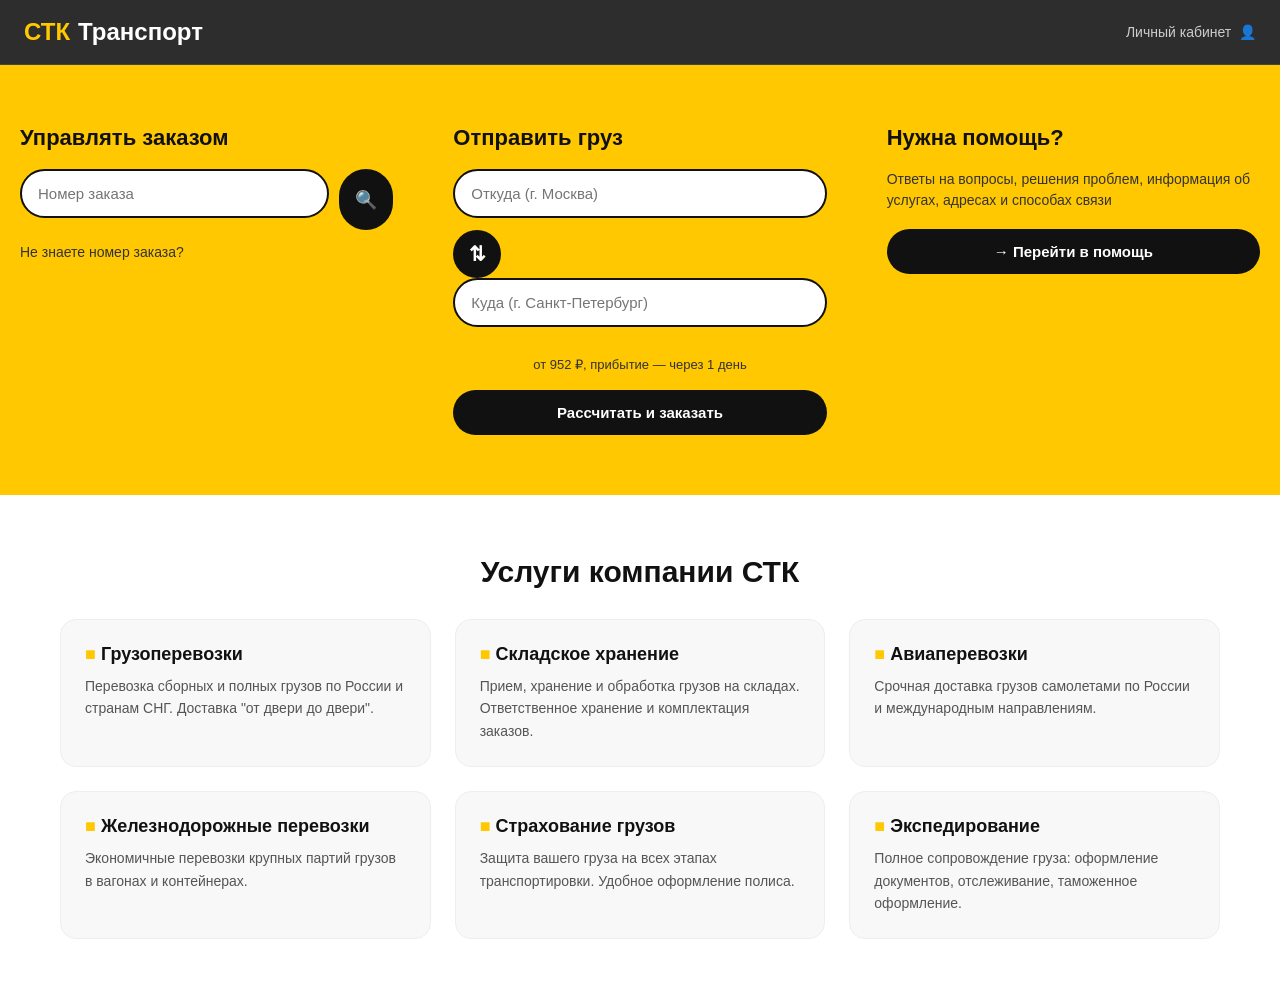
==== index.html @ c727a9ed "index.html" ====
<!DOCTYPE html>
<html lang="ru">
<head>
    <meta charset="UTF-8">
    <meta name="viewport" content="width=device-width, initial-scale=1.0">
    <title>СТК - Транспортная компания</title>
    <style>
        /* Сброс стилей и базовые шрифты */
        * {
            margin: 0;
            padding: 0;
            box-sizing: border-box;
            font-family: -apple-system, BlinkMacSystemFont, "Segoe UI", Roboto, Helvetica, Arial, sans-serif;
        }

        body {
            background-color: #ffffff;
            color: #1a1a1a;
        }

        /* --- Шапка (Тёмно-серая) --- */
        header {
            background-color: #2d2d2d;
            padding: 18px 24px;
            display: flex;
            justify-content: space-between;
            align-items: center;
            color: white;
            border-bottom: 1px solid #444;
        }

        .logo {
            font-size: 24px;
            font-weight: 700;
            display: flex;
            align-items: center;
            gap: 8px;
        }

        .logo span {
            color: #FFC800; /* Желтый акцент в логотипе */
        }

        .auth-links {
            font-size: 14px;
            color: #cccccc;
            display: flex;
            align-items: center;
            gap: 6px;
        }

        /* --- Центральная панель (ЖЕЛТАЯ) --- */
        .hero-section {
            background-color: #FFC800; /* Желтый фон */
            padding: 60px 20px;
            display: flex;
            flex-wrap: wrap;
            justify-content: center;
            gap: 30px 60px;
            color: #111111; /* Текст на желтом фоне черный */
        }

        .hero-card {
            flex: 1;
            min-width: 260px;
            max-width: 380px;
        }

        .hero-card h2 {
            font-size: 22px;
            margin-bottom: 18px;
            font-weight: 600;
        }

        .hero-card p {
            font-size: 14px;
            color: #333333;
            margin-top: 12px;
            line-height: 1.5;
        }

        /* Инпуты */
        input[type="text"] {
            width: 100%;
            padding: 14px 16px;
            border-radius: 50px;
            border: 2px solid #111; /* Черная обводка */
            margin-bottom: 12px;
            font-size: 15px;
            outline: none;
            background-color: #ffffff;
        }

        .input-group {
            display: flex;
            gap: 10px;
        }

        /* Кнопки (ТЕПЕРЬ ЧЕРНЫЕ) */
        .btn-black {
            background-color: #111111; /* Черная кнопка */
            color: #ffffff;
            border: none;
            padding: 14px 20px;
            font-weight: 600;
            font-size: 15px;
            border-radius: 50px;
            cursor: pointer;
            width: 100%;
            text-align: center;
            transition: background-color 0.2s ease;
        }

        .btn-black:hover {
            background-color: #333333;
        }

        .btn-icon {
            width: 54px;
            padding: 0;
            flex-shrink: 0;
            font-size: 18px;
        }

        /* Стрелка между городами (ТЕПЕРЬ ЧЕРНАЯ) */
        .city-swap {
            display: flex;
            align-items: center;
            gap: 10px;
            position: relative;
        }

        .city-swap input {
            flex: 1;
        }

        .swap-arrow {
            background: #111111; /* Черная стрелка */
            color: #ffffff;
            width: 48px;
            height: 48px;
            display: flex;
            align-items: center;
            justify-content: center;
            border-radius: 50px;
            font-size: 20px;
            font-weight: bold;
            flex-shrink: 0;
        }

        .price-info {
            text-align: center;
            font-size: 13px;
            color: #333333;
            font-weight: 500;
            margin: 18px 0;
        }

        /* --- Белая часть с услугами --- */
        .services-section {
            background-color: #ffffff;
            padding: 60px 20px;
            max-width: 1200px;
            margin: 0 auto;
        }

        .services-section h2 {
            font-size: 30px;
            margin-bottom: 30px;
            color: #111;
            text-align: center;
        }

        .services-grid {
            display: grid;
            grid-template-columns: repeat(auto-fit, minmax(280px, 1fr));
            gap: 24px;
        }

        .service-card {
            background-color: #f8f8f8;
            padding: 24px;
            border-radius: 16px;
            border: 1px solid #eeeeee;
            transition: transform 0.2s ease, box-shadow 0.2s ease;
        }

        .service-card:hover {
            transform: translateY(-4px);
            box-shadow: 0 8px 16px rgba(0,0,0,0.05);
        }

        .service-card h3 {
            font-size: 18px;
            margin-bottom: 10px;
            color: #111;
        }

        .service-card p {
            font-size: 14px;
            color: #555;
            line-height: 1.6;
        }

        /* Желтые акценты в карточках (для связи с дизайном) */
        .service-card h3::before {
            content: "■ ";
            color: #FFC800;
        }

        /* --- Мобильная адаптация --- */
        @media (max-width: 600px) {
            header {
                padding: 12px 16px;
            }
            .logo {
                font-size: 20px;
            }
            .auth-links {
                font-size: 12px;
            }
            .hero-section {
                padding: 40px 16px;
                gap: 30px;
            }
            .hero-card {
                min-width: 100%;
                max-width: 100%;
            }
            .hero-card h2 {
                font-size: 20px;
            }
            .city-swap {
                flex-wrap: wrap;
            }
            .swap-arrow {
                width: 100%;
                border-radius: 50px;
                height: 44px;
            }
            .services-section {
                padding: 40px 16px;
            }
            .services-section h2 {
                font-size: 24px;
            }
            .services-grid {
                grid-template-columns: 1fr;
            }
        }
    </style>
</head>
<body>

    <!-- Шапка -->
    <header>
        <div class="logo">
            <span>СТК</span> Транспорт
        </div>
        <div class="auth-links">
            Личный кабинет &nbsp;👤
        </div>
    </header>

    <!-- Главная ЖЕЛТАЯ панель -->
    <section class="hero-section">
        
        <!-- Блок 1 -->
        <div class="hero-card">
            <h2>Управлять заказом</h2>
            <div class="input-group">
                <input type="text" placeholder="Номер заказа">
                <button class="btn-black btn-icon">🔍</button>
            </div>
            <p>Не знаете номер заказа?</p>
        </div>

        <!-- Блок 2 -->
        <div class="hero-card">
            <h2>Отправить груз</h2>
            <div class="city-swap">
                <input type="text" placeholder="Откуда (г. Москва)">
            </div>
            <div class="swap-arrow">⇅</div>
            <div class="city-swap">
                <input type="text" placeholder="Куда (г. Санкт-Петербург)">
            </div>
            <div class="price-info">от 952 ₽, прибытие — через 1 день</div>
            <button id="calcBtn" class="btn-black">Рассчитать и заказать</button>
        </div>

        <!-- Блок 3 -->
        <div class="hero-card">
            <h2>Нужна помощь?</h2>
            <p>Ответы на вопросы, решения проблем, информация об услугах, адресах и способах связи</p>
            <br>
            <button class="btn-black">→ Перейти в помощь</button>
        </div>

    </section>

    <!-- Услуги -->
    <section class="services-section">
        <h2>Услуги компании СТК</h2>
        <div class="services-grid">
            <div class="service-card">
                <h3>Грузоперевозки</h3>
                <p>Перевозка сборных и полных грузов по России и странам СНГ. Доставка "от двери до двери".</p>
            </div>
            <div class="service-card">
                <h3>Складское хранение</h3>
                <p>Прием, хранение и обработка грузов на складах. Ответственное хранение и комплектация заказов.</p>
            </div>
            <div class="service-card">
                <h3>Авиаперевозки</h3>
                <p>Срочная доставка грузов самолетами по России и международным направлениям.</p>
            </div>
            <div class="service-card">
                <h3>Железнодорожные перевозки</h3>
                <p>Экономичные перевозки крупных партий грузов в вагонах и контейнерах.</p>
            </div>
            <div class="service-card">
                <h3>Страхование грузов</h3>
                <p>Защита вашего груза на всех этапах транспортировки. Удобное оформление полиса.</p>
            </div>
            <div class="service-card">
                <h3>Экспедирование</h3>
                <p>Полное сопровождение груза: оформление документов, отслеживание, таможенное оформление.</p>
            </div>
        </div>
    </section>

    <script>
        const calcBtn = document.getElementById('calcBtn');
        if (calcBtn) {
            calcBtn.addEventListener('click', function() {
                alert('✅ Заявка отправлена! Наш менеджер свяжется с вами для уточнения деталей.');
            });
        }
    </script>

</body>
</html>
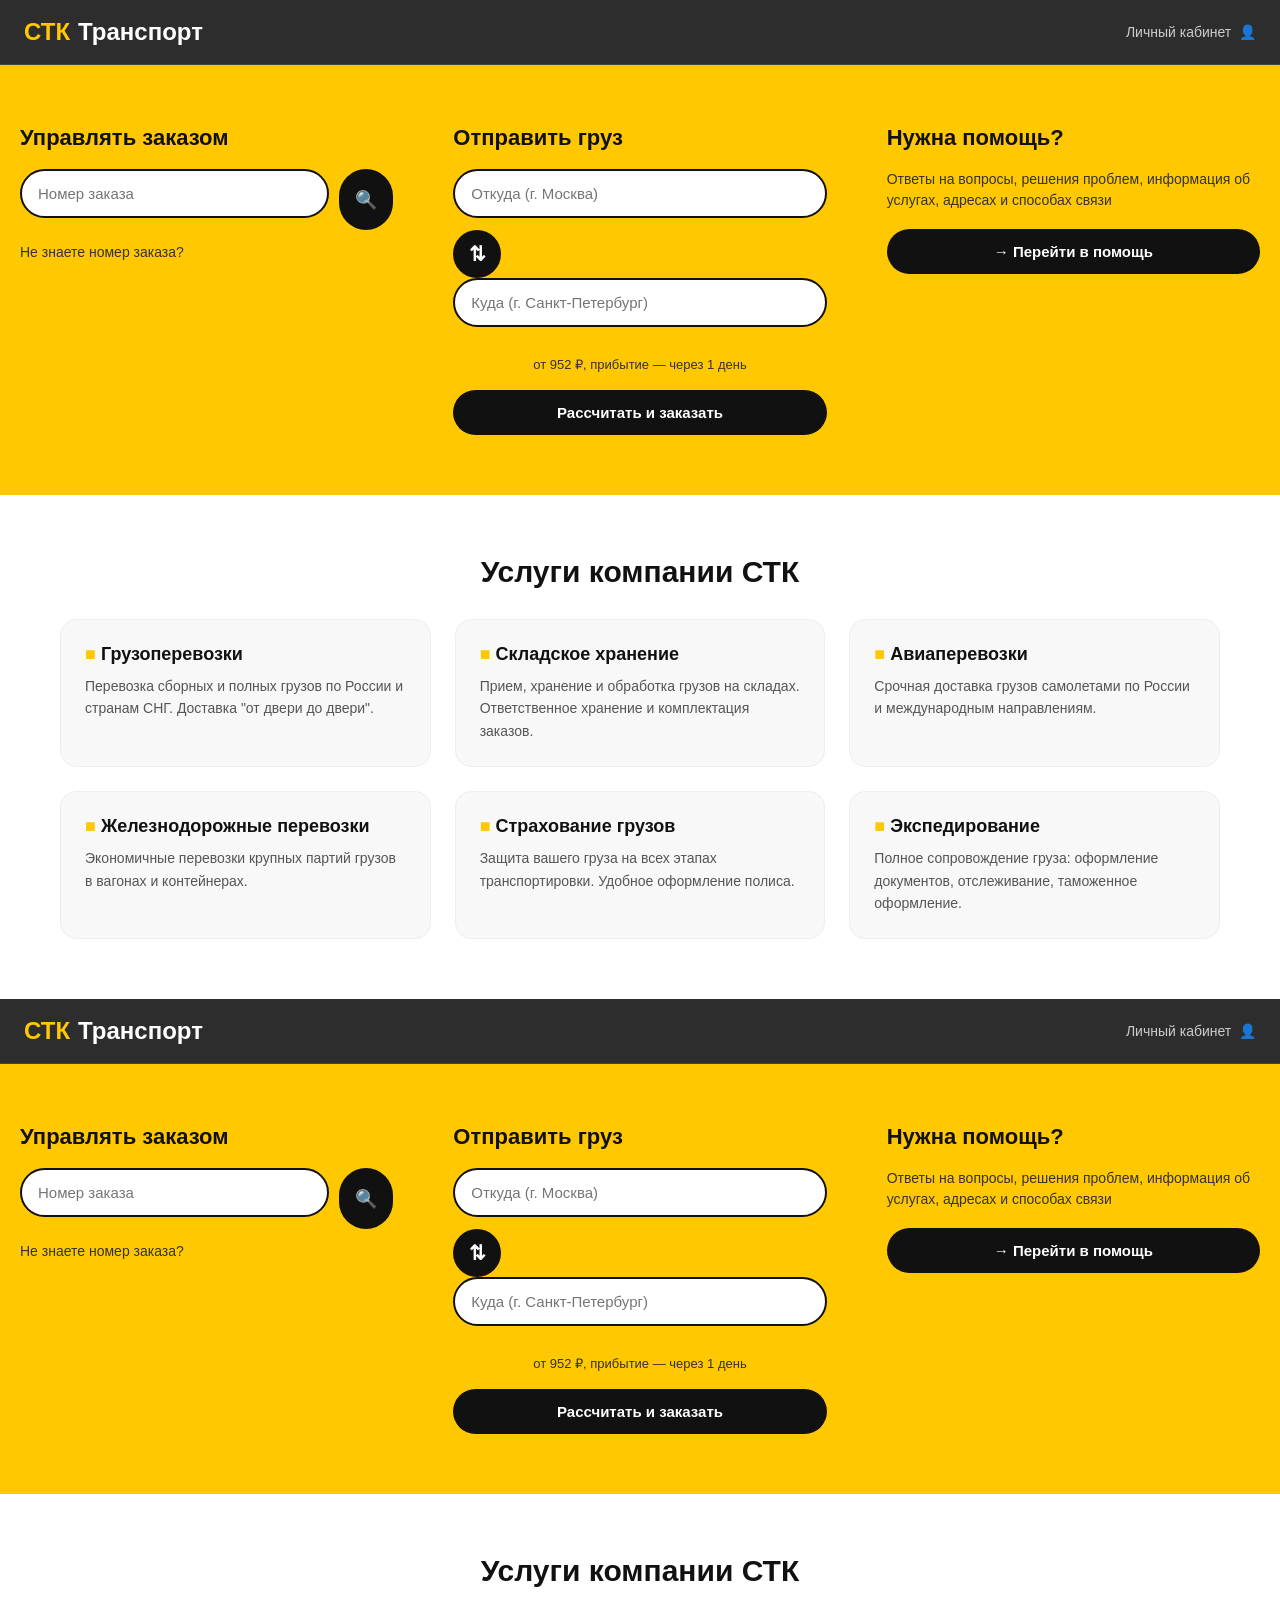
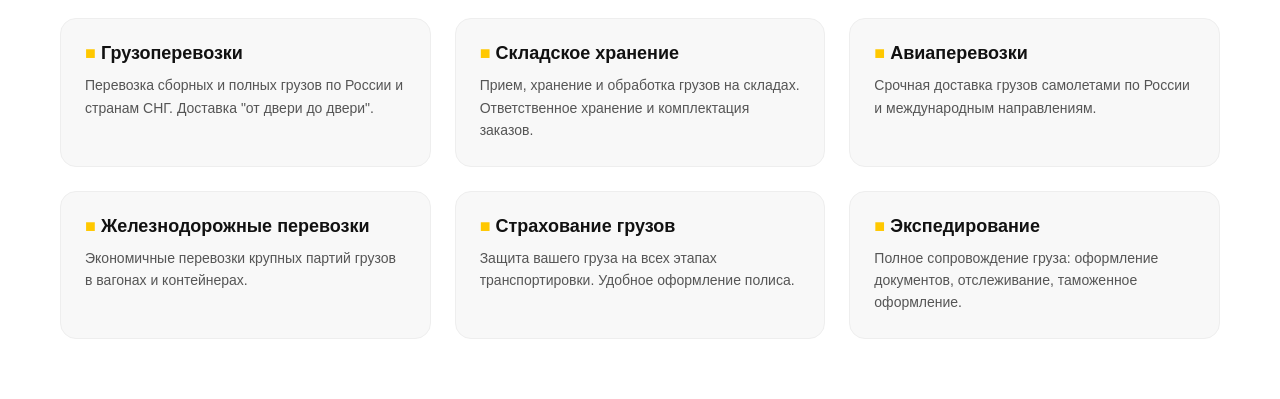
==== commit e663765f: "Update index.html" ====
--- a/index.html
+++ b/index.html
@@ -340,4 +340,346 @@
     </script>
 
 </body>
+</html><!DOCTYPE html>
+<html lang="ru">
+<head>
+    <meta charset="UTF-8">
+    <meta name="viewport" content="width=device-width, initial-scale=1.0">
+    <title>СТК - Транспортная компания</title>
+    <style>
+        /* Сброс стилей и базовые шрифты */
+        * {
+            margin: 0;
+            padding: 0;
+            box-sizing: border-box;
+            font-family: -apple-system, BlinkMacSystemFont, "Segoe UI", Roboto, Helvetica, Arial, sans-serif;
+        }
+
+        body {
+            background-color: #ffffff;
+            color: #1a1a1a;
+        }
+
+        /* --- Шапка (Тёмно-серая) --- */
+        header {
+            background-color: #2d2d2d;
+            padding: 18px 24px;
+            display: flex;
+            justify-content: space-between;
+            align-items: center;
+            color: white;
+            border-bottom: 1px solid #444;
+        }
+
+        .logo {
+            font-size: 24px;
+            font-weight: 700;
+            display: flex;
+            align-items: center;
+            gap: 8px;
+        }
+
+        .logo span {
+            color: #FFC800; /* Желтый акцент в логотипе */
+        }
+
+        .auth-links {
+            font-size: 14px;
+            color: #cccccc;
+            display: flex;
+            align-items: center;
+            gap: 6px;
+        }
+
+        /* --- Центральная панель (ЖЕЛТАЯ) --- */
+        .hero-section {
+            background-color: #FFC800; /* Желтый фон */
+            padding: 60px 20px;
+            display: flex;
+            flex-wrap: wrap;
+            justify-content: center;
+            gap: 30px 60px;
+            color: #111111; /* Текст на желтом фоне черный */
+        }
+
+        .hero-card {
+            flex: 1;
+            min-width: 260px;
+            max-width: 380px;
+        }
+
+        .hero-card h2 {
+            font-size: 22px;
+            margin-bottom: 18px;
+            font-weight: 600;
+        }
+
+        .hero-card p {
+            font-size: 14px;
+            color: #333333;
+            margin-top: 12px;
+            line-height: 1.5;
+        }
+
+        /* Инпуты */
+        input[type="text"] {
+            width: 100%;
+            padding: 14px 16px;
+            border-radius: 50px;
+            border: 2px solid #111; /* Черная обводка */
+            margin-bottom: 12px;
+            font-size: 15px;
+            outline: none;
+            background-color: #ffffff;
+        }
+
+        .input-group {
+            display: flex;
+            gap: 10px;
+        }
+
+        /* Кнопки (ТЕПЕРЬ ЧЕРНЫЕ) */
+        .btn-black {
+            background-color: #111111; /* Черная кнопка */
+            color: #ffffff;
+            border: none;
+            padding: 14px 20px;
+            font-weight: 600;
+            font-size: 15px;
+            border-radius: 50px;
+            cursor: pointer;
+            width: 100%;
+            text-align: center;
+            transition: background-color 0.2s ease;
+        }
+
+        .btn-black:hover {
+            background-color: #333333;
+        }
+
+        .btn-icon {
+            width: 54px;
+            padding: 0;
+            flex-shrink: 0;
+            font-size: 18px;
+        }
+
+        /* Стрелка между городами (ТЕПЕРЬ ЧЕРНАЯ) */
+        .city-swap {
+            display: flex;
+            align-items: center;
+            gap: 10px;
+            position: relative;
+        }
+
+        .city-swap input {
+            flex: 1;
+        }
+
+        .swap-arrow {
+            background: #111111; /* Черная стрелка */
+            color: #ffffff;
+            width: 48px;
+            height: 48px;
+            display: flex;
+            align-items: center;
+            justify-content: center;
+            border-radius: 50px;
+            font-size: 20px;
+            font-weight: bold;
+            flex-shrink: 0;
+        }
+
+        .price-info {
+            text-align: center;
+            font-size: 13px;
+            color: #333333;
+            font-weight: 500;
+            margin: 18px 0;
+        }
+
+        /* --- Белая часть с услугами --- */
+        .services-section {
+            background-color: #ffffff;
+            padding: 60px 20px;
+            max-width: 1200px;
+            margin: 0 auto;
+        }
+
+        .services-section h2 {
+            font-size: 30px;
+            margin-bottom: 30px;
+            color: #111;
+            text-align: center;
+        }
+
+        .services-grid {
+            display: grid;
+            grid-template-columns: repeat(auto-fit, minmax(280px, 1fr));
+            gap: 24px;
+        }
+
+        .service-card {
+            background-color: #f8f8f8;
+            padding: 24px;
+            border-radius: 16px;
+            border: 1px solid #eeeeee;
+            transition: transform 0.2s ease, box-shadow 0.2s ease;
+        }
+
+        .service-card:hover {
+            transform: translateY(-4px);
+            box-shadow: 0 8px 16px rgba(0,0,0,0.05);
+        }
+
+        .service-card h3 {
+            font-size: 18px;
+            margin-bottom: 10px;
+            color: #111;
+        }
+
+        .service-card p {
+            font-size: 14px;
+            color: #555;
+            line-height: 1.6;
+        }
+
+        /* Желтые акценты в карточках (для связи с дизайном) */
+        .service-card h3::before {
+            content: "■ ";
+            color: #FFC800;
+        }
+
+        /* --- Мобильная адаптация --- */
+        @media (max-width: 600px) {
+            header {
+                padding: 12px 16px;
+            }
+            .logo {
+                font-size: 20px;
+            }
+            .auth-links {
+                font-size: 12px;
+            }
+            .hero-section {
+                padding: 40px 16px;
+                gap: 30px;
+            }
+            .hero-card {
+                min-width: 100%;
+                max-width: 100%;
+            }
+            .hero-card h2 {
+                font-size: 20px;
+            }
+            .city-swap {
+                flex-wrap: wrap;
+            }
+            .swap-arrow {
+                width: 100%;
+                border-radius: 50px;
+                height: 44px;
+            }
+            .services-section {
+                padding: 40px 16px;
+            }
+            .services-section h2 {
+                font-size: 24px;
+            }
+            .services-grid {
+                grid-template-columns: 1fr;
+            }
+        }
+    </style>
+</head>
+<body>
+
+    <!-- Шапка -->
+    <header>
+        <div class="logo">
+            <span>СТК</span> Транспорт
+        </div>
+        <div class="auth-links">
+            Личный кабинет &nbsp;👤
+        </div>
+    </header>
+
+    <!-- Главная ЖЕЛТАЯ панель -->
+    <section class="hero-section">
+        
+        <!-- Блок 1 -->
+        <div class="hero-card">
+            <h2>Управлять заказом</h2>
+            <div class="input-group">
+                <input type="text" placeholder="Номер заказа">
+                <button class="btn-black btn-icon">🔍</button>
+            </div>
+            <p>Не знаете номер заказа?</p>
+        </div>
+
+        <!-- Блок 2 -->
+        <div class="hero-card">
+            <h2>Отправить груз</h2>
+            <div class="city-swap">
+                <input type="text" placeholder="Откуда (г. Москва)">
+            </div>
+            <div class="swap-arrow">⇅</div>
+            <div class="city-swap">
+                <input type="text" placeholder="Куда (г. Санкт-Петербург)">
+            </div>
+            <div class="price-info">от 952 ₽, прибытие — через 1 день</div>
+            <button id="calcBtn" class="btn-black">Рассчитать и заказать</button>
+        </div>
+
+        <!-- Блок 3 -->
+        <div class="hero-card">
+            <h2>Нужна помощь?</h2>
+            <p>Ответы на вопросы, решения проблем, информация об услугах, адресах и способах связи</p>
+            <br>
+            <button class="btn-black">→ Перейти в помощь</button>
+        </div>
+
+    </section>
+
+    <!-- Услуги -->
+    <section class="services-section">
+        <h2>Услуги компании СТК</h2>
+        <div class="services-grid">
+            <div class="service-card">
+                <h3>Грузоперевозки</h3>
+                <p>Перевозка сборных и полных грузов по России и странам СНГ. Доставка "от двери до двери".</p>
+            </div>
+            <div class="service-card">
+                <h3>Складское хранение</h3>
+                <p>Прием, хранение и обработка грузов на складах. Ответственное хранение и комплектация заказов.</p>
+            </div>
+            <div class="service-card">
+                <h3>Авиаперевозки</h3>
+                <p>Срочная доставка грузов самолетами по России и международным направлениям.</p>
+            </div>
+            <div class="service-card">
+                <h3>Железнодорожные перевозки</h3>
+                <p>Экономичные перевозки крупных партий грузов в вагонах и контейнерах.</p>
+            </div>
+            <div class="service-card">
+                <h3>Страхование грузов</h3>
+                <p>Защита вашего груза на всех этапах транспортировки. Удобное оформление полиса.</p>
+            </div>
+            <div class="service-card">
+                <h3>Экспедирование</h3>
+                <p>Полное сопровождение груза: оформление документов, отслеживание, таможенное оформление.</p>
+            </div>
+        </div>
+    </section>
+
+    <script>
+        const calcBtn = document.getElementById('calcBtn');
+        if (calcBtn) {
+            calcBtn.addEventListener('click', function() {
+                alert('✅ Заявка отправлена! Наш менеджер свяжется с вами для уточнения деталей.');
+            });
+        }
+    </script>
+
+</body>
 </html>
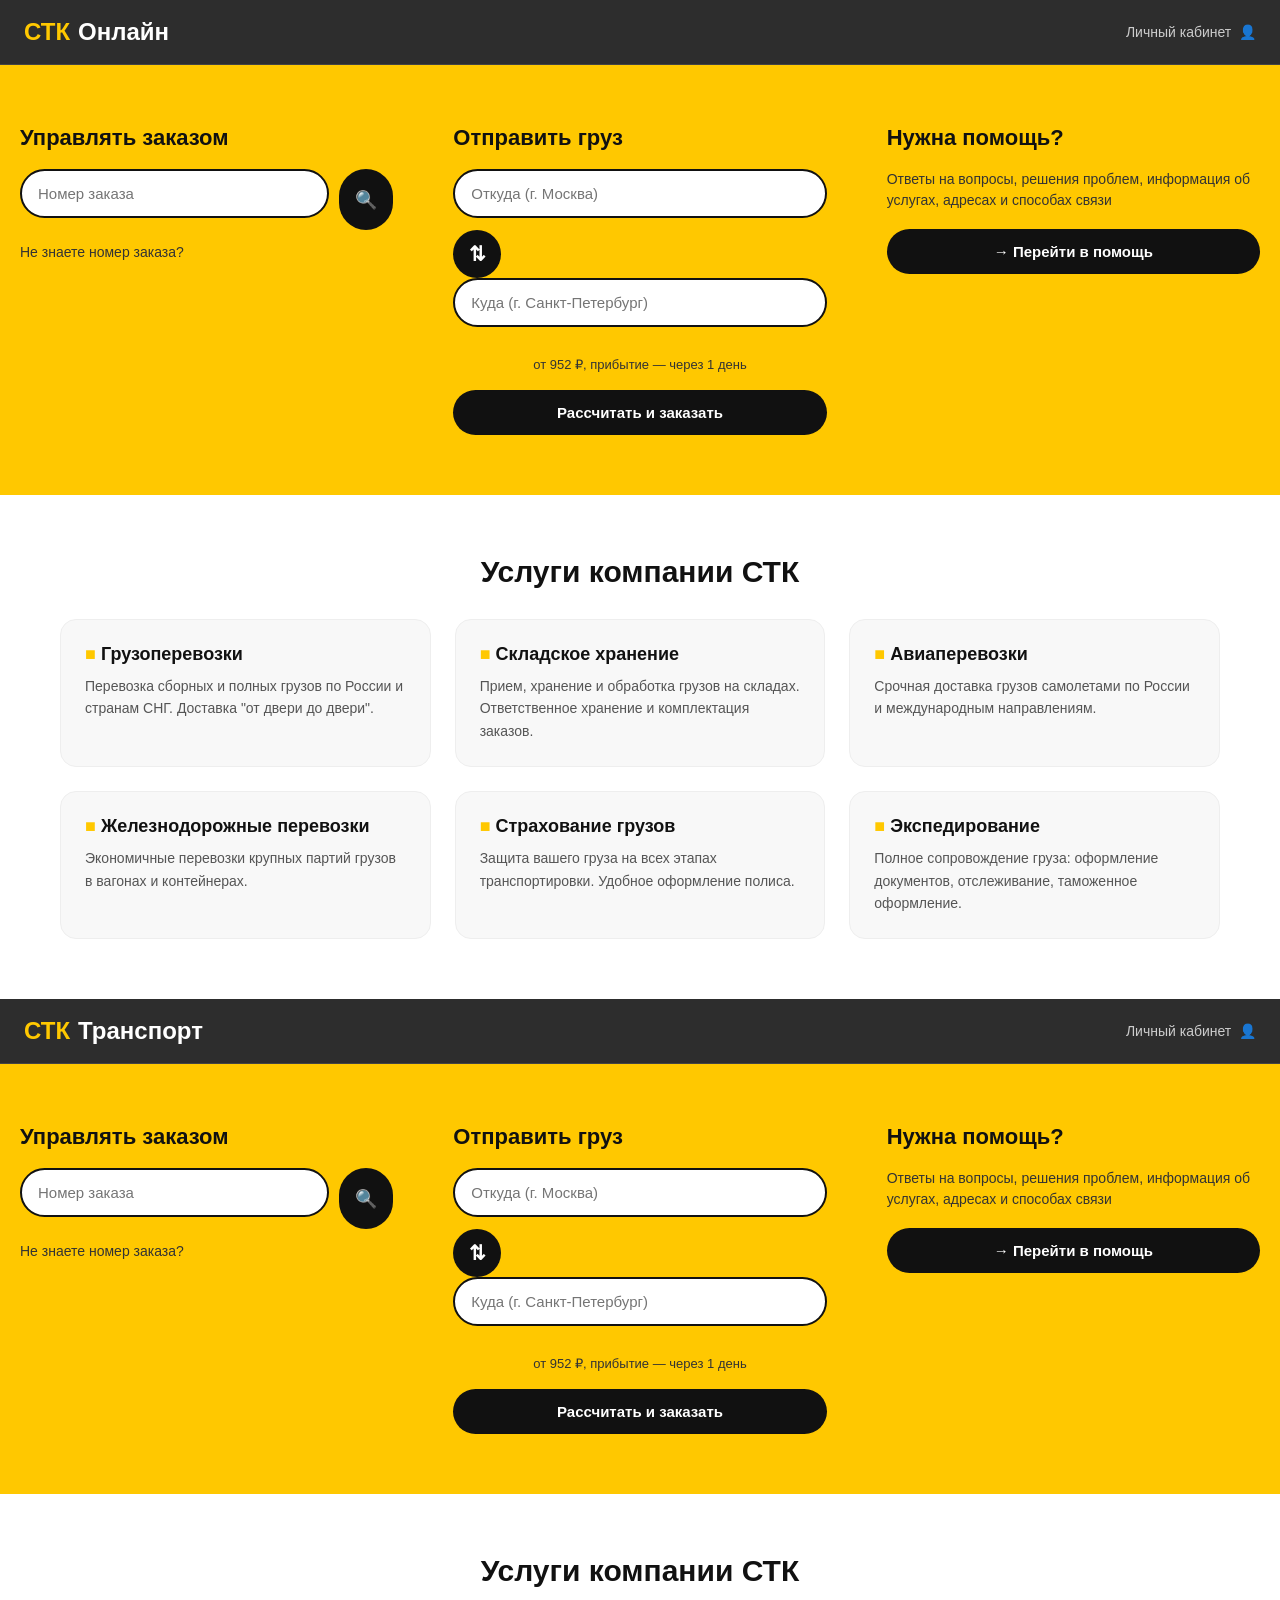
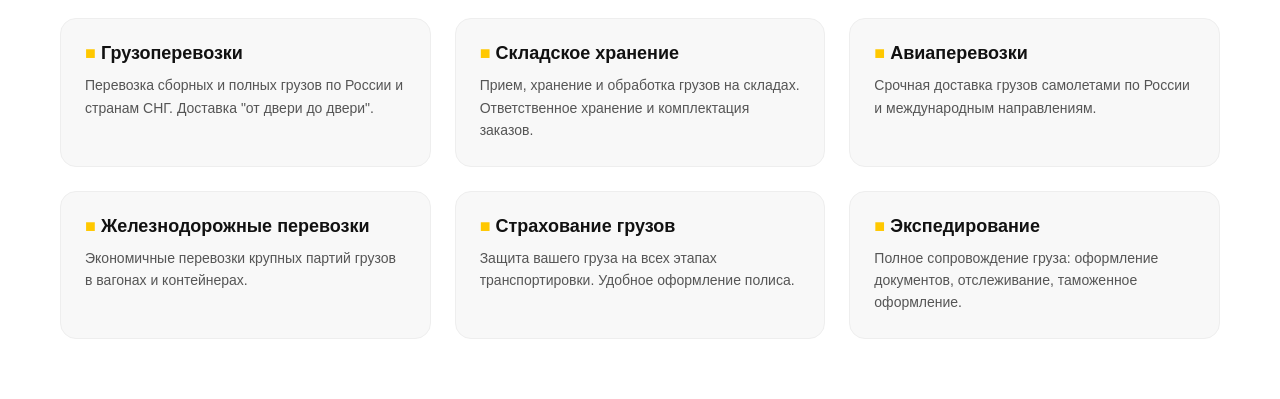
==== commit fe07e0b7: "Update index.html" ====
--- a/index.html
+++ b/index.html
@@ -3,7 +3,7 @@
 <head>
     <meta charset="UTF-8">
     <meta name="viewport" content="width=device-width, initial-scale=1.0">
-    <title>СТК - Транспортная компания</title>
+    <title>СТК - Онлайн</title>
     <style>
         /* Сброс стилей и базовые шрифты */
         * {
@@ -255,7 +255,7 @@
     <!-- Шапка -->
     <header>
         <div class="logo">
-            <span>СТК</span> Транспорт
+            <span>СТК</span> Онлайн
         </div>
         <div class="auth-links">
             Личный кабинет &nbsp;👤
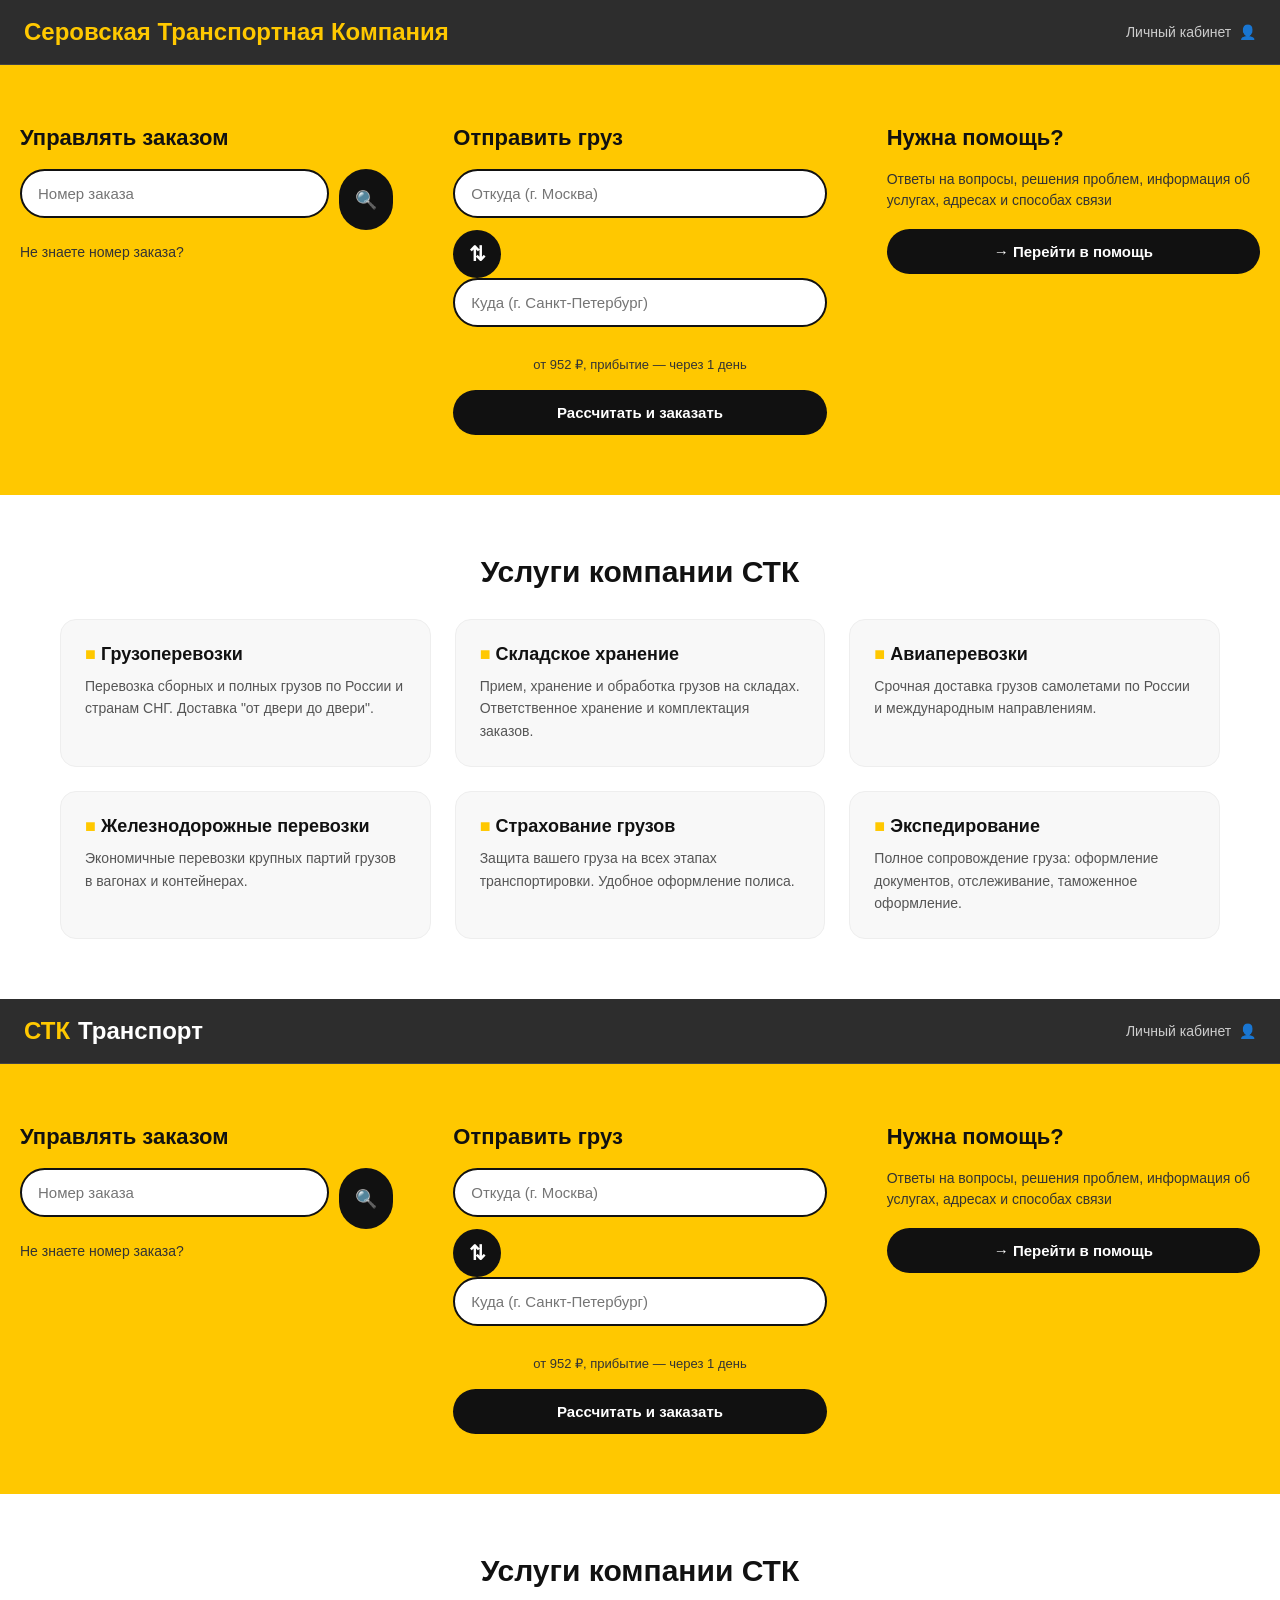
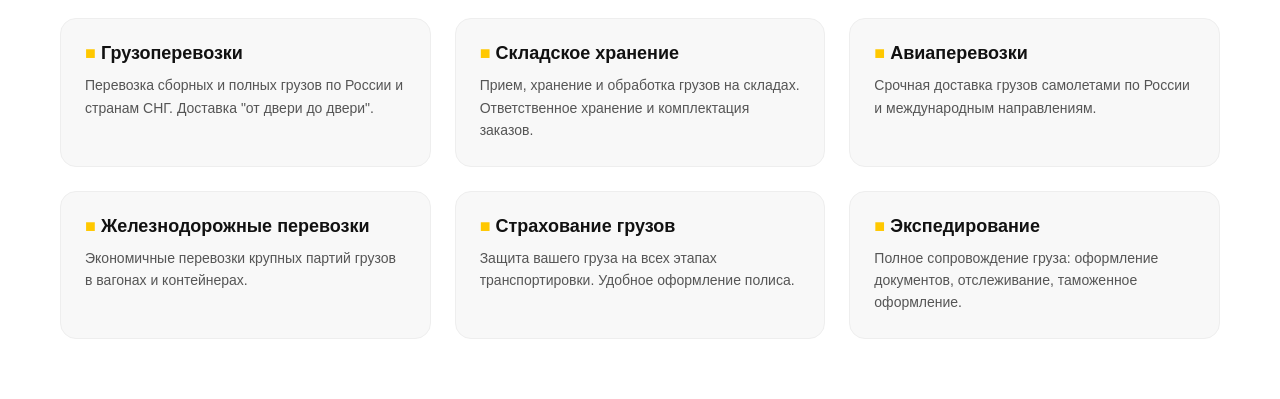
==== commit b529fae5: "Update index.html" ====
--- a/index.html
+++ b/index.html
@@ -255,7 +255,7 @@
     <!-- Шапка -->
     <header>
         <div class="logo">
-            <span>СТК</span> Онлайн
+            <span>Серовская Транспортная Компания</span> 
         </div>
         <div class="auth-links">
             Личный кабинет &nbsp;👤
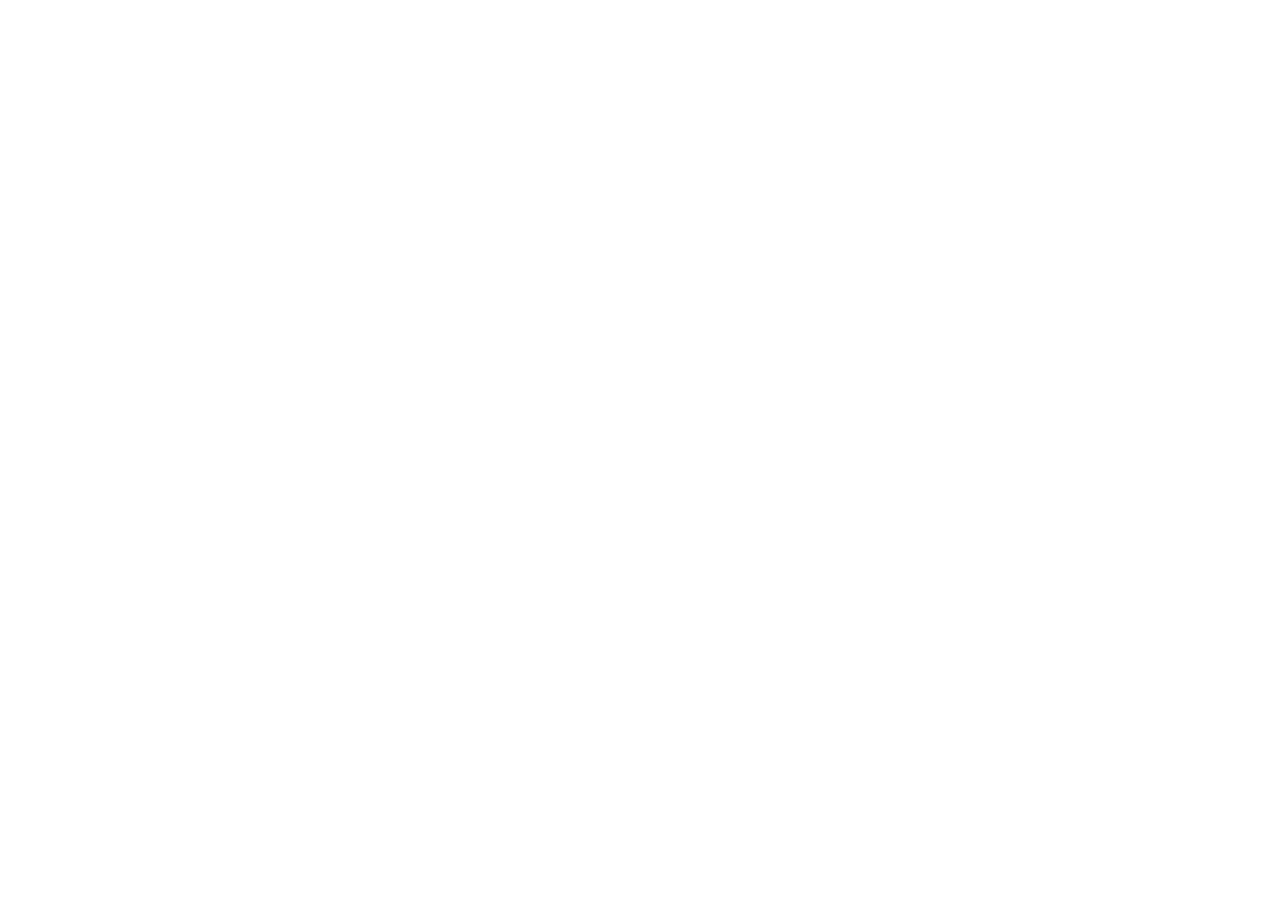
==== commit ec947b04: "Update index.html" ====
--- a/index.html
+++ b/index.html
@@ -252,84 +252,6 @@
 </head>
 <body>
 
-    <!-- Шапка -->
-    <header>
-        <div class="logo">
-            <span>Серовская Транспортная Компания</span> 
-        </div>
-        <div class="auth-links">
-            Личный кабинет &nbsp;👤
-        </div>
-    </header>
-
-    <!-- Главная ЖЕЛТАЯ панель -->
-    <section class="hero-section">
-        
-        <!-- Блок 1 -->
-        <div class="hero-card">
-            <h2>Управлять заказом</h2>
-            <div class="input-group">
-                <input type="text" placeholder="Номер заказа">
-                <button class="btn-black btn-icon">🔍</button>
-            </div>
-            <p>Не знаете номер заказа?</p>
-        </div>
-
-        <!-- Блок 2 -->
-        <div class="hero-card">
-            <h2>Отправить груз</h2>
-            <div class="city-swap">
-                <input type="text" placeholder="Откуда (г. Москва)">
-            </div>
-            <div class="swap-arrow">⇅</div>
-            <div class="city-swap">
-                <input type="text" placeholder="Куда (г. Санкт-Петербург)">
-            </div>
-            <div class="price-info">от 952 ₽, прибытие — через 1 день</div>
-            <button id="calcBtn" class="btn-black">Рассчитать и заказать</button>
-        </div>
-
-        <!-- Блок 3 -->
-        <div class="hero-card">
-            <h2>Нужна помощь?</h2>
-            <p>Ответы на вопросы, решения проблем, информация об услугах, адресах и способах связи</p>
-            <br>
-            <button class="btn-black">→ Перейти в помощь</button>
-        </div>
-
-    </section>
-
-    <!-- Услуги -->
-    <section class="services-section">
-        <h2>Услуги компании СТК</h2>
-        <div class="services-grid">
-            <div class="service-card">
-                <h3>Грузоперевозки</h3>
-                <p>Перевозка сборных и полных грузов по России и странам СНГ. Доставка "от двери до двери".</p>
-            </div>
-            <div class="service-card">
-                <h3>Складское хранение</h3>
-                <p>Прием, хранение и обработка грузов на складах. Ответственное хранение и комплектация заказов.</p>
-            </div>
-            <div class="service-card">
-                <h3>Авиаперевозки</h3>
-                <p>Срочная доставка грузов самолетами по России и международным направлениям.</p>
-            </div>
-            <div class="service-card">
-                <h3>Железнодорожные перевозки</h3>
-                <p>Экономичные перевозки крупных партий грузов в вагонах и контейнерах.</p>
-            </div>
-            <div class="service-card">
-                <h3>Страхование грузов</h3>
-                <p>Защита вашего груза на всех этапах транспортировки. Удобное оформление полиса.</p>
-            </div>
-            <div class="service-card">
-                <h3>Экспедирование</h3>
-                <p>Полное сопровождение груза: оформление документов, отслеживание, таможенное оформление.</p>
-            </div>
-        </div>
-    </section>
-
     <script>
         const calcBtn = document.getElementById('calcBtn');
         if (calcBtn) {
@@ -340,346 +262,4 @@
     </script>
 
 </body>
-</html><!DOCTYPE html>
-<html lang="ru">
-<head>
-    <meta charset="UTF-8">
-    <meta name="viewport" content="width=device-width, initial-scale=1.0">
-    <title>СТК - Транспортная компания</title>
-    <style>
-        /* Сброс стилей и базовые шрифты */
-        * {
-            margin: 0;
-            padding: 0;
-            box-sizing: border-box;
-            font-family: -apple-system, BlinkMacSystemFont, "Segoe UI", Roboto, Helvetica, Arial, sans-serif;
-        }
-
-        body {
-            background-color: #ffffff;
-            color: #1a1a1a;
-        }
-
-        /* --- Шапка (Тёмно-серая) --- */
-        header {
-            background-color: #2d2d2d;
-            padding: 18px 24px;
-            display: flex;
-            justify-content: space-between;
-            align-items: center;
-            color: white;
-            border-bottom: 1px solid #444;
-        }
-
-        .logo {
-            font-size: 24px;
-            font-weight: 700;
-            display: flex;
-            align-items: center;
-            gap: 8px;
-        }
-
-        .logo span {
-            color: #FFC800; /* Желтый акцент в логотипе */
-        }
-
-        .auth-links {
-            font-size: 14px;
-            color: #cccccc;
-            display: flex;
-            align-items: center;
-            gap: 6px;
-        }
-
-        /* --- Центральная панель (ЖЕЛТАЯ) --- */
-        .hero-section {
-            background-color: #FFC800; /* Желтый фон */
-            padding: 60px 20px;
-            display: flex;
-            flex-wrap: wrap;
-            justify-content: center;
-            gap: 30px 60px;
-            color: #111111; /* Текст на желтом фоне черный */
-        }
-
-        .hero-card {
-            flex: 1;
-            min-width: 260px;
-            max-width: 380px;
-        }
-
-        .hero-card h2 {
-            font-size: 22px;
-            margin-bottom: 18px;
-            font-weight: 600;
-        }
-
-        .hero-card p {
-            font-size: 14px;
-            color: #333333;
-            margin-top: 12px;
-            line-height: 1.5;
-        }
-
-        /* Инпуты */
-        input[type="text"] {
-            width: 100%;
-            padding: 14px 16px;
-            border-radius: 50px;
-            border: 2px solid #111; /* Черная обводка */
-            margin-bottom: 12px;
-            font-size: 15px;
-            outline: none;
-            background-color: #ffffff;
-        }
-
-        .input-group {
-            display: flex;
-            gap: 10px;
-        }
-
-        /* Кнопки (ТЕПЕРЬ ЧЕРНЫЕ) */
-        .btn-black {
-            background-color: #111111; /* Черная кнопка */
-            color: #ffffff;
-            border: none;
-            padding: 14px 20px;
-            font-weight: 600;
-            font-size: 15px;
-            border-radius: 50px;
-            cursor: pointer;
-            width: 100%;
-            text-align: center;
-            transition: background-color 0.2s ease;
-        }
-
-        .btn-black:hover {
-            background-color: #333333;
-        }
-
-        .btn-icon {
-            width: 54px;
-            padding: 0;
-            flex-shrink: 0;
-            font-size: 18px;
-        }
-
-        /* Стрелка между городами (ТЕПЕРЬ ЧЕРНАЯ) */
-        .city-swap {
-            display: flex;
-            align-items: center;
-            gap: 10px;
-            position: relative;
-        }
-
-        .city-swap input {
-            flex: 1;
-        }
-
-        .swap-arrow {
-            background: #111111; /* Черная стрелка */
-            color: #ffffff;
-            width: 48px;
-            height: 48px;
-            display: flex;
-            align-items: center;
-            justify-content: center;
-            border-radius: 50px;
-            font-size: 20px;
-            font-weight: bold;
-            flex-shrink: 0;
-        }
-
-        .price-info {
-            text-align: center;
-            font-size: 13px;
-            color: #333333;
-            font-weight: 500;
-            margin: 18px 0;
-        }
-
-        /* --- Белая часть с услугами --- */
-        .services-section {
-            background-color: #ffffff;
-            padding: 60px 20px;
-            max-width: 1200px;
-            margin: 0 auto;
-        }
-
-        .services-section h2 {
-            font-size: 30px;
-            margin-bottom: 30px;
-            color: #111;
-            text-align: center;
-        }
-
-        .services-grid {
-            display: grid;
-            grid-template-columns: repeat(auto-fit, minmax(280px, 1fr));
-            gap: 24px;
-        }
-
-        .service-card {
-            background-color: #f8f8f8;
-            padding: 24px;
-            border-radius: 16px;
-            border: 1px solid #eeeeee;
-            transition: transform 0.2s ease, box-shadow 0.2s ease;
-        }
-
-        .service-card:hover {
-            transform: translateY(-4px);
-            box-shadow: 0 8px 16px rgba(0,0,0,0.05);
-        }
-
-        .service-card h3 {
-            font-size: 18px;
-            margin-bottom: 10px;
-            color: #111;
-        }
-
-        .service-card p {
-            font-size: 14px;
-            color: #555;
-            line-height: 1.6;
-        }
-
-        /* Желтые акценты в карточках (для связи с дизайном) */
-        .service-card h3::before {
-            content: "■ ";
-            color: #FFC800;
-        }
-
-        /* --- Мобильная адаптация --- */
-        @media (max-width: 600px) {
-            header {
-                padding: 12px 16px;
-            }
-            .logo {
-                font-size: 20px;
-            }
-            .auth-links {
-                font-size: 12px;
-            }
-            .hero-section {
-                padding: 40px 16px;
-                gap: 30px;
-            }
-            .hero-card {
-                min-width: 100%;
-                max-width: 100%;
-            }
-            .hero-card h2 {
-                font-size: 20px;
-            }
-            .city-swap {
-                flex-wrap: wrap;
-            }
-            .swap-arrow {
-                width: 100%;
-                border-radius: 50px;
-                height: 44px;
-            }
-            .services-section {
-                padding: 40px 16px;
-            }
-            .services-section h2 {
-                font-size: 24px;
-            }
-            .services-grid {
-                grid-template-columns: 1fr;
-            }
-        }
-    </style>
-</head>
-<body>
-
-    <!-- Шапка -->
-    <header>
-        <div class="logo">
-            <span>СТК</span> Транспорт
-        </div>
-        <div class="auth-links">
-            Личный кабинет &nbsp;👤
-        </div>
-    </header>
-
-    <!-- Главная ЖЕЛТАЯ панель -->
-    <section class="hero-section">
-        
-        <!-- Блок 1 -->
-        <div class="hero-card">
-            <h2>Управлять заказом</h2>
-            <div class="input-group">
-                <input type="text" placeholder="Номер заказа">
-                <button class="btn-black btn-icon">🔍</button>
-            </div>
-            <p>Не знаете номер заказа?</p>
-        </div>
-
-        <!-- Блок 2 -->
-        <div class="hero-card">
-            <h2>Отправить груз</h2>
-            <div class="city-swap">
-                <input type="text" placeholder="Откуда (г. Москва)">
-            </div>
-            <div class="swap-arrow">⇅</div>
-            <div class="city-swap">
-                <input type="text" placeholder="Куда (г. Санкт-Петербург)">
-            </div>
-            <div class="price-info">от 952 ₽, прибытие — через 1 день</div>
-            <button id="calcBtn" class="btn-black">Рассчитать и заказать</button>
-        </div>
-
-        <!-- Блок 3 -->
-        <div class="hero-card">
-            <h2>Нужна помощь?</h2>
-            <p>Ответы на вопросы, решения проблем, информация об услугах, адресах и способах связи</p>
-            <br>
-            <button class="btn-black">→ Перейти в помощь</button>
-        </div>
-
-    </section>
-
-    <!-- Услуги -->
-    <section class="services-section">
-        <h2>Услуги компании СТК</h2>
-        <div class="services-grid">
-            <div class="service-card">
-                <h3>Грузоперевозки</h3>
-                <p>Перевозка сборных и полных грузов по России и странам СНГ. Доставка "от двери до двери".</p>
-            </div>
-            <div class="service-card">
-                <h3>Складское хранение</h3>
-                <p>Прием, хранение и обработка грузов на складах. Ответственное хранение и комплектация заказов.</p>
-            </div>
-            <div class="service-card">
-                <h3>Авиаперевозки</h3>
-                <p>Срочная доставка грузов самолетами по России и международным направлениям.</p>
-            </div>
-            <div class="service-card">
-                <h3>Железнодорожные перевозки</h3>
-                <p>Экономичные перевозки крупных партий грузов в вагонах и контейнерах.</p>
-            </div>
-            <div class="service-card">
-                <h3>Страхование грузов</h3>
-                <p>Защита вашего груза на всех этапах транспортировки. Удобное оформление полиса.</p>
-            </div>
-            <div class="service-card">
-                <h3>Экспедирование</h3>
-                <p>Полное сопровождение груза: оформление документов, отслеживание, таможенное оформление.</p>
-            </div>
-        </div>
-    </section>
-
-    <script>
-        const calcBtn = document.getElementById('calcBtn');
-        if (calcBtn) {
-            calcBtn.addEventListener('click', function() {
-                alert('✅ Заявка отправлена! Наш менеджер свяжется с вами для уточнения деталей.');
-            });
-        }
-    </script>
-
-</body>
 </html>
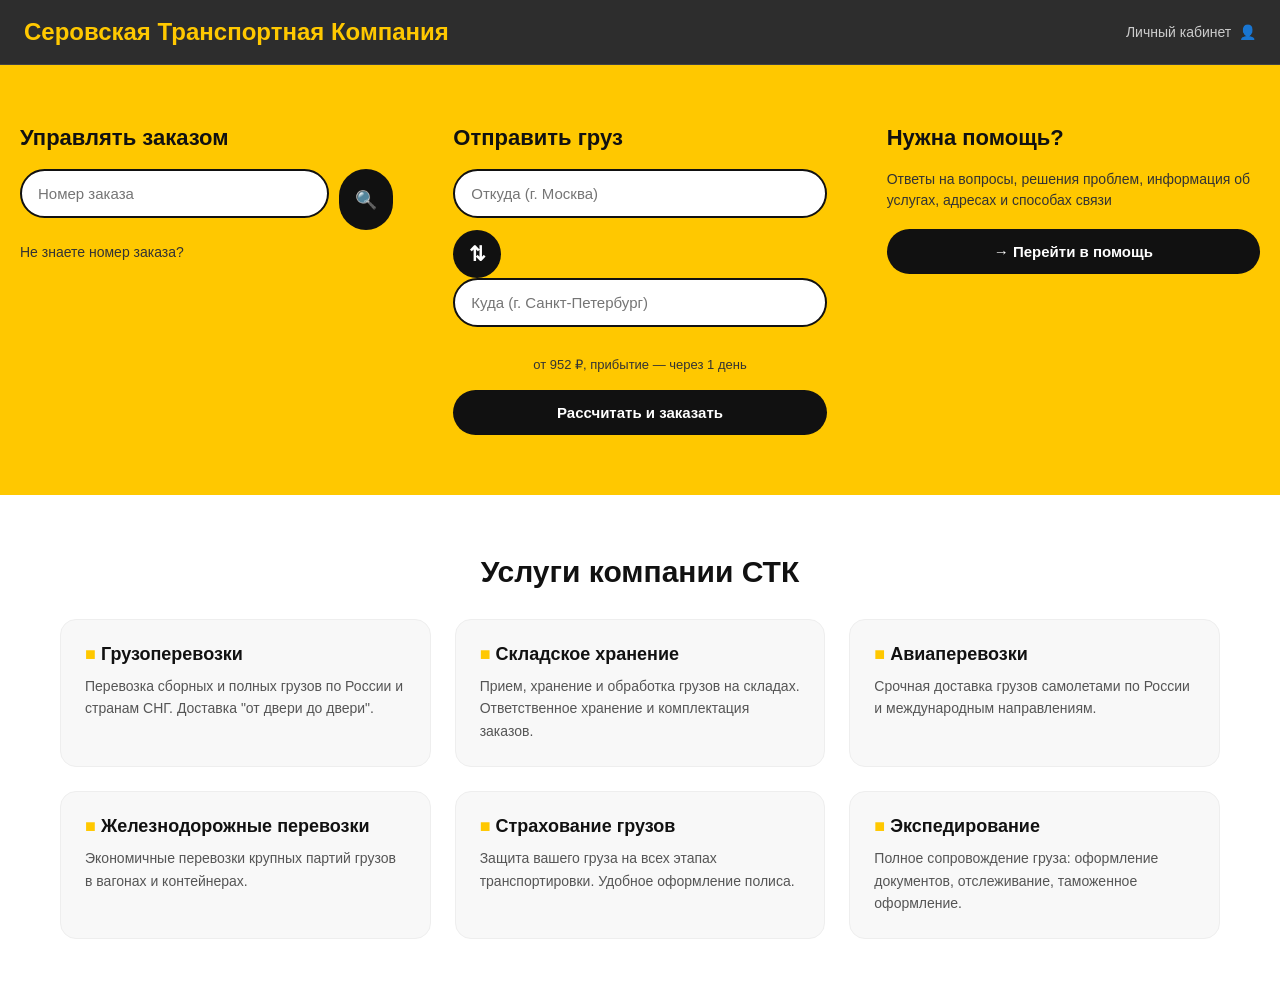
==== commit fcc7c1fc: "Add files via upload" ====
--- a/index.html
+++ b/index.html
@@ -252,6 +252,84 @@
 </head>
 <body>
 
+    <!-- Шапка -->
+    <header>
+        <div class="logo">
+            <span>Серовская Транспортная Компания</span>
+        </div>
+        <div class="auth-links">
+            Личный кабинет &nbsp;👤
+        </div>
+    </header>
+
+    <!-- Главная ЖЕЛТАЯ панель -->
+    <section class="hero-section">
+        
+        <!-- Блок 1 -->
+        <div class="hero-card">
+            <h2>Управлять заказом</h2>
+            <div class="input-group">
+                <input type="text" placeholder="Номер заказа">
+                <button class="btn-black btn-icon">🔍</button>
+            </div>
+            <p>Не знаете номер заказа?</p>
+        </div>
+
+        <!-- Блок 2 -->
+        <div class="hero-card">
+            <h2>Отправить груз</h2>
+            <div class="city-swap">
+                <input type="text" placeholder="Откуда (г. Москва)">
+            </div>
+            <div class="swap-arrow">⇅</div>
+            <div class="city-swap">
+                <input type="text" placeholder="Куда (г. Санкт-Петербург)">
+            </div>
+            <div class="price-info">от 952 ₽, прибытие — через 1 день</div>
+            <button id="calcBtn" class="btn-black">Рассчитать и заказать</button>
+        </div>
+
+        <!-- Блок 3 -->
+        <div class="hero-card">
+            <h2>Нужна помощь?</h2>
+            <p>Ответы на вопросы, решения проблем, информация об услугах, адресах и способах связи</p>
+            <br>
+            <button class="btn-black">→ Перейти в помощь</button>
+        </div>
+
+    </section>
+
+    <!-- Услуги -->
+    <section class="services-section">
+        <h2>Услуги компании СТК</h2>
+        <div class="services-grid">
+            <div class="service-card">
+                <h3>Грузоперевозки</h3>
+                <p>Перевозка сборных и полных грузов по России и странам СНГ. Доставка "от двери до двери".</p>
+            </div>
+            <div class="service-card">
+                <h3>Складское хранение</h3>
+                <p>Прием, хранение и обработка грузов на складах. Ответственное хранение и комплектация заказов.</p>
+            </div>
+            <div class="service-card">
+                <h3>Авиаперевозки</h3>
+                <p>Срочная доставка грузов самолетами по России и международным направлениям.</p>
+            </div>
+            <div class="service-card">
+                <h3>Железнодорожные перевозки</h3>
+                <p>Экономичные перевозки крупных партий грузов в вагонах и контейнерах.</p>
+            </div>
+            <div class="service-card">
+                <h3>Страхование грузов</h3>
+                <p>Защита вашего груза на всех этапах транспортировки. Удобное оформление полиса.</p>
+            </div>
+            <div class="service-card">
+                <h3>Экспедирование</h3>
+                <p>Полное сопровождение груза: оформление документов, отслеживание, таможенное оформление.</p>
+            </div>
+        </div>
+    </section>
+
     <script>
         const calcBtn = document.getElementById('calcBtn');
         if (calcBtn) {
@@ -262,4 +340,4 @@
     </script>
 
 </body>
-</html>
+</html>
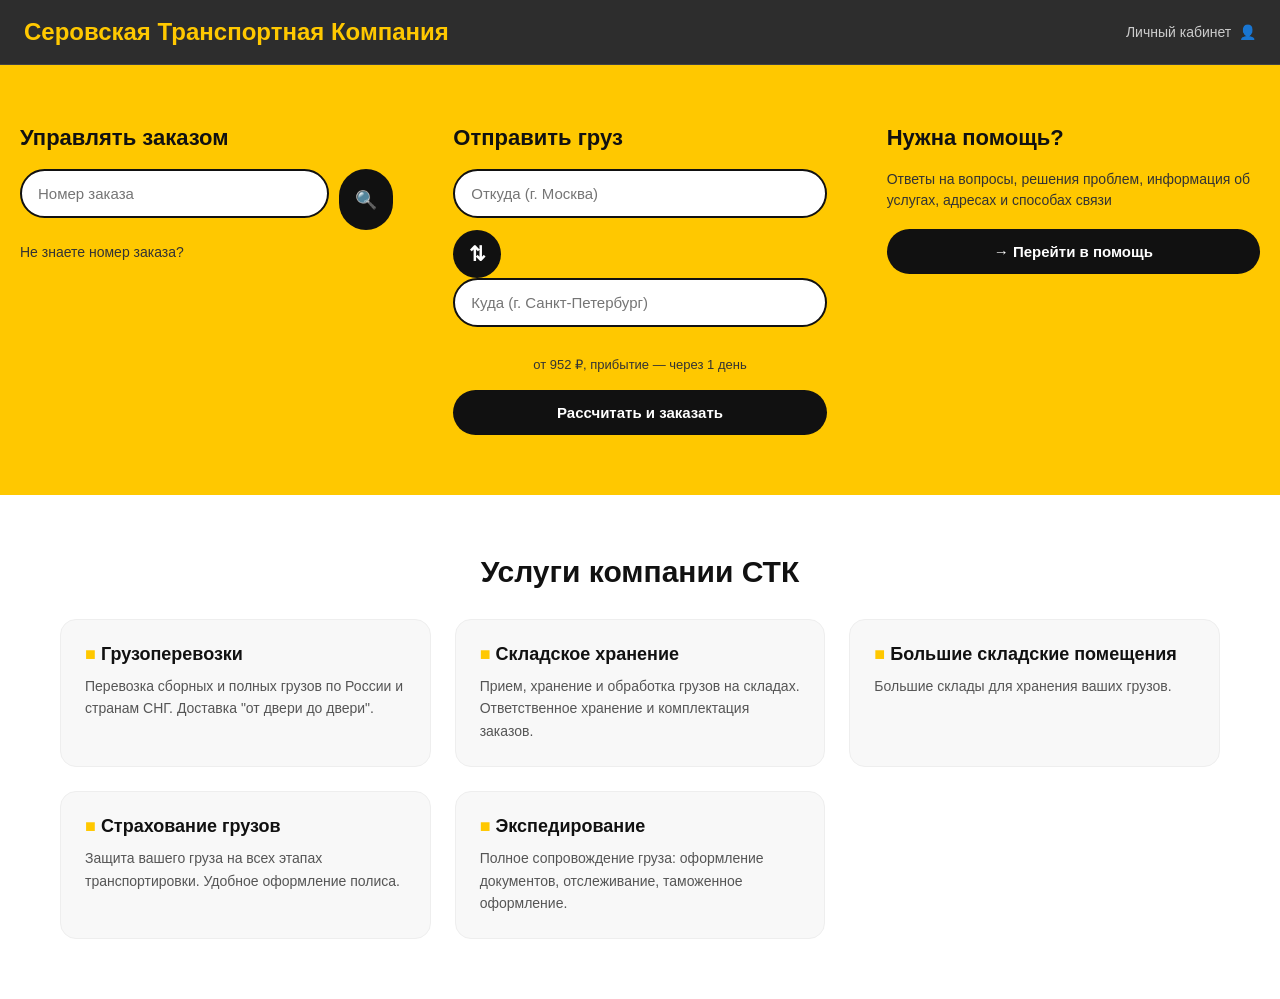
==== commit 08ada8f0: "Update index.html" ====
--- a/index.html
+++ b/index.html
@@ -312,12 +312,8 @@
                 <p>Прием, хранение и обработка грузов на складах. Ответственное хранение и комплектация заказов.</p>
             </div>
             <div class="service-card">
-                <h3>Авиаперевозки</h3>
-                <p>Срочная доставка грузов самолетами по России и международным направлениям.</p>
-            </div>
-            <div class="service-card">
-                <h3>Железнодорожные перевозки</h3>
-                <p>Экономичные перевозки крупных партий грузов в вагонах и контейнерах.</p>
+                <h3>Большие складские помещения</h3>
+                <p>Большие склады для хранения ваших грузов.</p>
             </div>
             <div class="service-card">
                 <h3>Страхование грузов</h3>
@@ -340,4 +336,4 @@
     </script>
 
 </body>
-</html>+</html>
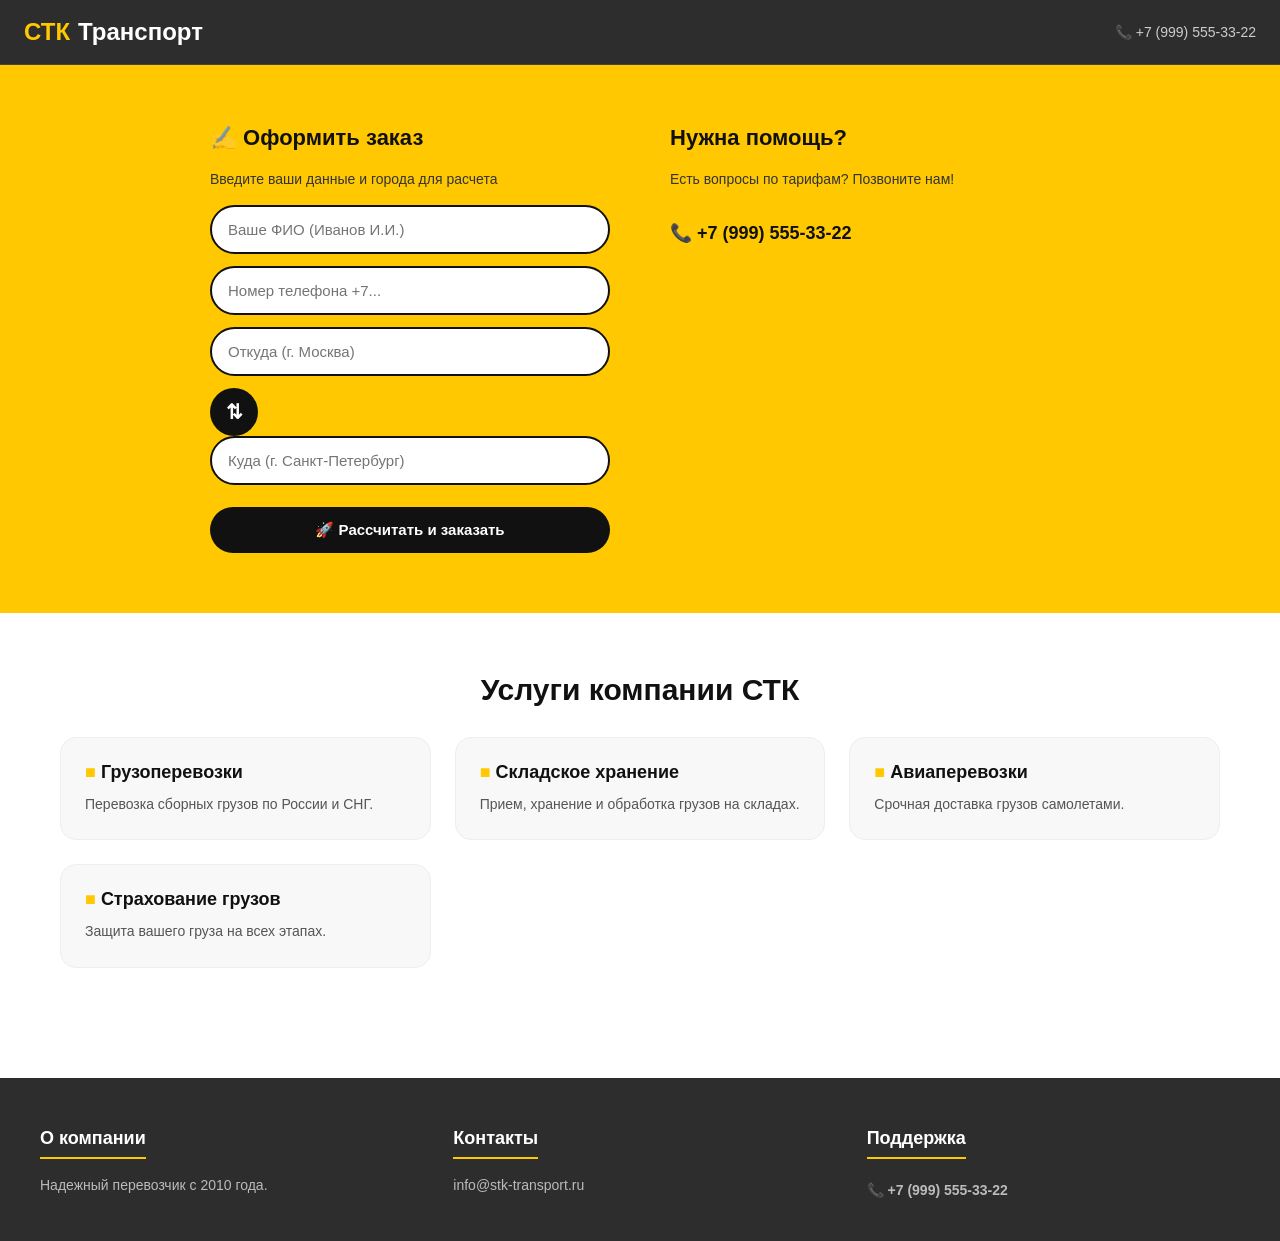
==== commit 7b5f1606: "Add files via upload" ====
--- a/index.html
+++ b/index.html
@@ -3,337 +3,286 @@
 <head>
     <meta charset="UTF-8">
     <meta name="viewport" content="width=device-width, initial-scale=1.0">
-    <title>СТК - Онлайн</title>
+    <title>СТК - Транспортная компания</title>
     <style>
-        /* Сброс стилей и базовые шрифты */
-        * {
-            margin: 0;
-            padding: 0;
-            box-sizing: border-box;
-            font-family: -apple-system, BlinkMacSystemFont, "Segoe UI", Roboto, Helvetica, Arial, sans-serif;
-        }
-
-        body {
-            background-color: #ffffff;
-            color: #1a1a1a;
-        }
-
-        /* --- Шапка (Тёмно-серая) --- */
-        header {
-            background-color: #2d2d2d;
-            padding: 18px 24px;
-            display: flex;
-            justify-content: space-between;
-            align-items: center;
-            color: white;
-            border-bottom: 1px solid #444;
-        }
-
-        .logo {
-            font-size: 24px;
-            font-weight: 700;
-            display: flex;
-            align-items: center;
-            gap: 8px;
-        }
-
-        .logo span {
-            color: #FFC800; /* Желтый акцент в логотипе */
-        }
-
-        .auth-links {
-            font-size: 14px;
-            color: #cccccc;
-            display: flex;
-            align-items: center;
-            gap: 6px;
-        }
-
-        /* --- Центральная панель (ЖЕЛТАЯ) --- */
-        .hero-section {
-            background-color: #FFC800; /* Желтый фон */
-            padding: 60px 20px;
-            display: flex;
-            flex-wrap: wrap;
-            justify-content: center;
-            gap: 30px 60px;
-            color: #111111; /* Текст на желтом фоне черный */
-        }
-
-        .hero-card {
-            flex: 1;
-            min-width: 260px;
-            max-width: 380px;
-        }
-
-        .hero-card h2 {
-            font-size: 22px;
-            margin-bottom: 18px;
-            font-weight: 600;
-        }
-
-        .hero-card p {
-            font-size: 14px;
-            color: #333333;
-            margin-top: 12px;
-            line-height: 1.5;
-        }
-
-        /* Инпуты */
-        input[type="text"] {
-            width: 100%;
-            padding: 14px 16px;
-            border-radius: 50px;
-            border: 2px solid #111; /* Черная обводка */
-            margin-bottom: 12px;
-            font-size: 15px;
-            outline: none;
-            background-color: #ffffff;
-        }
-
-        .input-group {
-            display: flex;
-            gap: 10px;
-        }
-
-        /* Кнопки (ТЕПЕРЬ ЧЕРНЫЕ) */
-        .btn-black {
-            background-color: #111111; /* Черная кнопка */
-            color: #ffffff;
-            border: none;
-            padding: 14px 20px;
-            font-weight: 600;
-            font-size: 15px;
-            border-radius: 50px;
-            cursor: pointer;
-            width: 100%;
-            text-align: center;
-            transition: background-color 0.2s ease;
-        }
-
-        .btn-black:hover {
-            background-color: #333333;
-        }
-
-        .btn-icon {
-            width: 54px;
-            padding: 0;
-            flex-shrink: 0;
-            font-size: 18px;
-        }
-
-        /* Стрелка между городами (ТЕПЕРЬ ЧЕРНАЯ) */
-        .city-swap {
-            display: flex;
-            align-items: center;
-            gap: 10px;
-            position: relative;
-        }
-
-        .city-swap input {
-            flex: 1;
-        }
-
-        .swap-arrow {
-            background: #111111; /* Черная стрелка */
-            color: #ffffff;
-            width: 48px;
-            height: 48px;
-            display: flex;
-            align-items: center;
-            justify-content: center;
-            border-radius: 50px;
-            font-size: 20px;
-            font-weight: bold;
-            flex-shrink: 0;
-        }
-
-        .price-info {
-            text-align: center;
-            font-size: 13px;
-            color: #333333;
-            font-weight: 500;
-            margin: 18px 0;
-        }
-
-        /* --- Белая часть с услугами --- */
-        .services-section {
-            background-color: #ffffff;
-            padding: 60px 20px;
-            max-width: 1200px;
-            margin: 0 auto;
-        }
-
-        .services-section h2 {
-            font-size: 30px;
-            margin-bottom: 30px;
-            color: #111;
-            text-align: center;
-        }
-
-        .services-grid {
-            display: grid;
-            grid-template-columns: repeat(auto-fit, minmax(280px, 1fr));
-            gap: 24px;
-        }
-
-        .service-card {
-            background-color: #f8f8f8;
-            padding: 24px;
-            border-radius: 16px;
-            border: 1px solid #eeeeee;
-            transition: transform 0.2s ease, box-shadow 0.2s ease;
-        }
-
-        .service-card:hover {
-            transform: translateY(-4px);
-            box-shadow: 0 8px 16px rgba(0,0,0,0.05);
-        }
-
-        .service-card h3 {
-            font-size: 18px;
-            margin-bottom: 10px;
-            color: #111;
-        }
-
-        .service-card p {
-            font-size: 14px;
-            color: #555;
-            line-height: 1.6;
-        }
-
-        /* Желтые акценты в карточках (для связи с дизайном) */
-        .service-card h3::before {
-            content: "■ ";
-            color: #FFC800;
-        }
-
-        /* --- Мобильная адаптация --- */
+        * { margin: 0; padding: 0; box-sizing: border-box; font-family: -apple-system, BlinkMacSystemFont, "Segoe UI", Roboto, Helvetica, Arial, sans-serif; }
+        body { background-color: #ffffff; color: #1a1a1a; }
+
+        header { background-color: #2d2d2d; padding: 18px 24px; display: flex; justify-content: space-between; align-items: center; color: white; border-bottom: 1px solid #444; }
+        .logo { font-size: 24px; font-weight: 700; display: flex; align-items: center; gap: 8px; }
+        .logo span { color: #FFC800; }
+        .auth-links { font-size: 14px; color: #cccccc; display: flex; align-items: center; gap: 6px; }
+
+        .hero-section { background-color: #FFC800; padding: 60px 20px; display: flex; flex-wrap: wrap; justify-content: center; gap: 30px 60px; color: #111111; }
+        .hero-card { flex: 1; min-width: 260px; max-width: 400px; }
+        .hero-card h2 { font-size: 22px; margin-bottom: 18px; font-weight: 600; }
+        .hero-card p { font-size: 14px; color: #333333; margin-top: 12px; line-height: 1.5; }
+
+        input[type="text"], input[type="tel"] { width: 100%; padding: 14px 16px; border-radius: 50px; border: 2px solid #111; margin-bottom: 12px; font-size: 15px; outline: none; background-color: #ffffff; }
+        .input-group { display: flex; gap: 10px; }
+
+        .btn-black { background-color: #111111; color: #ffffff; border: none; padding: 14px 20px; font-weight: 600; font-size: 15px; border-radius: 50px; cursor: pointer; width: 100%; text-align: center; transition: background-color 0.2s ease; }
+        .btn-black:hover { background-color: #333333; }
+
+        .swap-arrow { background: #111111; color: #ffffff; width: 48px; height: 48px; display: flex; align-items: center; justify-content: center; border-radius: 50px; font-size: 20px; font-weight: bold; flex-shrink: 0; cursor: pointer; }
+        .price-info { text-align: center; font-size: 13px; color: #333333; font-weight: 500; margin: 18px 0; }
+
+        .city-swap { position: relative; display: flex; align-items: center; gap: 10px; flex-wrap: wrap; }
+        .city-swap input { flex: 1; }
+        .autocomplete-items { position: absolute; border: 1px solid #ddd; border-top: none; z-index: 99; top: 100%; left: 0; right: 0; background-color: white; border-radius: 0 0 12px 12px; max-height: 200px; overflow-y: auto; box-shadow: 0 4px 8px rgba(0,0,0,0.1); }
+        .autocomplete-items div { padding: 10px 16px; cursor: pointer; background-color: #fff; border-bottom: 1px solid #f0f0f0; color: #111; font-size: 14px; }
+        .autocomplete-items div:hover { background-color: #e9e9e9; }
+
+        .services-section { background-color: #ffffff; padding: 60px 20px; max-width: 1200px; margin: 0 auto; }
+        .services-section h2 { font-size: 30px; margin-bottom: 30px; color: #111; text-align: center; }
+        .services-grid { display: grid; grid-template-columns: repeat(auto-fit, minmax(280px, 1fr)); gap: 24px; }
+        .service-card { background-color: #f8f8f8; padding: 24px; border-radius: 16px; border: 1px solid #eeeeee; transition: 0.2s; }
+        .service-card:hover { transform: translateY(-4px); box-shadow: 0 8px 16px rgba(0,0,0,0.05); }
+        .service-card h3 { font-size: 18px; margin-bottom: 10px; color: #111; }
+        .service-card p { font-size: 14px; color: #555; line-height: 1.6; }
+        .service-card h3::before { content: "■ "; color: #FFC800; }
+
+        .site-footer { background-color: #2d2d2d; color: #e0e0e0; padding: 50px 20px 30px; margin-top: 50px; }
+        .footer-container { max-width: 1200px; margin: 0 auto; display: flex; flex-wrap: wrap; justify-content: space-between; gap: 40px; }
+        .footer-col { flex: 1; min-width: 220px; }
+        .footer-col h4 { color: #ffffff; font-size: 18px; margin-bottom: 15px; border-bottom: 2px solid #ffc800; padding-bottom: 8px; display: inline-block; }
+        .footer-col p { font-size: 14px; line-height: 1.6; color: #bbbbbb; margin-bottom: 10px; }
+        .footer-phone { font-size: 20px; font-weight: bold; color: #ffffff; margin-top: 5px; }
+
+        /* --- МОДАЛЬНОЕ ОКНО (Двухшаговое) --- */
+        .modal-overlay { position: fixed; top: 0; left: 0; width: 100%; height: 100%; background: rgba(0,0,0,0.7); display: none; justify-content: center; align-items: center; z-index: 1000; }
+        .modal-box { background: #ffffff; padding: 40px; border-radius: 24px; max-width: 450px; width: 90%; text-align: center; box-shadow: 0 20px 40px rgba(0,0,0,0.3); position: relative; }
+        .modal-box h2 { font-size: 24px; margin-bottom: 15px; color: #111; }
+        .modal-box .distance-val { font-size: 48px; font-weight: bold; color: #FFC800; margin: 10px 0; }
+        .modal-box .price-val { font-size: 32px; font-weight: bold; color: #111; margin: 10px 0; }
+        .modal-box .details { color: #666; font-size: 14px; margin-bottom: 25px; line-height: 1.6; }
+        
+        /* Кнопки мессенджеров */
+        .social-btns { display: flex; flex-direction: column; gap: 12px; margin: 20px 0; }
+        .social-btns button { padding: 14px; border: none; border-radius: 50px; font-weight: bold; font-size: 16px; cursor: pointer; width: 100%; }
+        .btn-tg { background: #0088cc; color: white; }
+        .btn-wa { background: #25D366; color: white; }
+        .btn-vk { background: #0077FF; color: white; }
+        .btn-back-modal { background: transparent; border: none; color: #999; margin-top: 15px; cursor: pointer; text-decoration: underline; }
+
+        .step-2 { display: none; } /* Изначально скрываем 2-й шаг */
+
         @media (max-width: 600px) {
-            header {
-                padding: 12px 16px;
-            }
-            .logo {
-                font-size: 20px;
-            }
-            .auth-links {
-                font-size: 12px;
-            }
-            .hero-section {
-                padding: 40px 16px;
-                gap: 30px;
-            }
-            .hero-card {
-                min-width: 100%;
-                max-width: 100%;
-            }
-            .hero-card h2 {
-                font-size: 20px;
-            }
-            .city-swap {
-                flex-wrap: wrap;
-            }
-            .swap-arrow {
-                width: 100%;
-                border-radius: 50px;
-                height: 44px;
-            }
-            .services-section {
-                padding: 40px 16px;
-            }
-            .services-section h2 {
-                font-size: 24px;
-            }
-            .services-grid {
-                grid-template-columns: 1fr;
-            }
+            .hero-section { padding: 40px 16px; gap: 30px; }
+            .hero-card { min-width: 100%; max-width: 100%; }
+            .swap-arrow { width: 100%; border-radius: 50px; height: 44px; }
+            .footer-container { flex-direction: column; gap: 30px; }
+            .modal-box { padding: 30px 20px; }
         }
     </style>
 </head>
 <body>
-
-    <!-- Шапка -->
     <header>
-        <div class="logo">
-            <span>Серовская Транспортная Компания</span>
-        </div>
-        <div class="auth-links">
-            Личный кабинет &nbsp;👤
-        </div>
+        <div class="logo"><span>СТК</span> Транспорт</div>
+        <div class="auth-links">📞 +7 (999) 555-33-22</div>
     </header>
 
-    <!-- Главная ЖЕЛТАЯ панель -->
     <section class="hero-section">
-        
-        <!-- Блок 1 -->
         <div class="hero-card">
-            <h2>Управлять заказом</h2>
-            <div class="input-group">
-                <input type="text" placeholder="Номер заказа">
-                <button class="btn-black btn-icon">🔍</button>
-            </div>
-            <p>Не знаете номер заказа?</p>
-        </div>
-
-        <!-- Блок 2 -->
-        <div class="hero-card">
-            <h2>Отправить груз</h2>
+            <h2>✍️ Оформить заказ</h2>
+            <p style="margin-bottom: 15px;">Введите ваши данные и города для расчета</p>
+            <input type="text" id="clientName" placeholder="Ваше ФИО (Иванов И.И.)">
+            <input type="tel" id="clientPhone" placeholder="Номер телефона +7...">
             <div class="city-swap">
-                <input type="text" placeholder="Откуда (г. Москва)">
-            </div>
-            <div class="swap-arrow">⇅</div>
+                <input type="text" id="city-from" placeholder="Откуда (г. Москва)">
+            </div>
+            <div class="swap-arrow" id="swap-btn">⇅</div>
             <div class="city-swap">
-                <input type="text" placeholder="Куда (г. Санкт-Петербург)">
-            </div>
-            <div class="price-info">от 952 ₽, прибытие — через 1 день</div>
-            <button id="calcBtn" class="btn-black">Рассчитать и заказать</button>
-        </div>
-
-        <!-- Блок 3 -->
+                <input type="text" id="city-to" placeholder="Куда (г. Санкт-Петербург)">
+            </div>
+            <button id="calcBtn" class="btn-black" style="margin-top: 10px;">🚀 Рассчитать и заказать</button>
+        </div>
         <div class="hero-card">
             <h2>Нужна помощь?</h2>
-            <p>Ответы на вопросы, решения проблем, информация об услугах, адресах и способах связи</p>
+            <p>Есть вопросы по тарифам? Позвоните нам!</p>
             <br>
-            <button class="btn-black">→ Перейти в помощь</button>
-        </div>
-
+            <p style="font-size: 18px; font-weight: bold; color: #111;">📞 +7 (999) 555-33-22</p>
+        </div>
     </section>
 
-    <!-- Услуги -->
     <section class="services-section">
         <h2>Услуги компании СТК</h2>
         <div class="services-grid">
-            <div class="service-card">
-                <h3>Грузоперевозки</h3>
-                <p>Перевозка сборных и полных грузов по России и странам СНГ. Доставка "от двери до двери".</p>
-            </div>
-            <div class="service-card">
-                <h3>Складское хранение</h3>
-                <p>Прием, хранение и обработка грузов на складах. Ответственное хранение и комплектация заказов.</p>
-            </div>
-            <div class="service-card">
-                <h3>Большие складские помещения</h3>
-                <p>Большие склады для хранения ваших грузов.</p>
-            </div>
-            <div class="service-card">
-                <h3>Страхование грузов</h3>
-                <p>Защита вашего груза на всех этапах транспортировки. Удобное оформление полиса.</p>
-            </div>
-            <div class="service-card">
-                <h3>Экспедирование</h3>
-                <p>Полное сопровождение груза: оформление документов, отслеживание, таможенное оформление.</p>
-            </div>
+            <div class="service-card"><h3>Грузоперевозки</h3><p>Перевозка сборных грузов по России и СНГ.</p></div>
+            <div class="service-card"><h3>Складское хранение</h3><p>Прием, хранение и обработка грузов на складах.</p></div>
+            <div class="service-card"><h3>Авиаперевозки</h3><p>Срочная доставка грузов самолетами.</p></div>
+            <div class="service-card"><h3>Страхование грузов</h3><p>Защита вашего груза на всех этапах.</p></div>
         </div>
     </section>
 
+    <footer class="site-footer">
+        <div class="footer-container">
+            <div class="footer-col"><h4>О компании</h4><p>Надежный перевозчик с 2010 года.</p></div>
+            <div class="footer-col"><h4>Контакты</h4><p>info@stk-transport.ru</p></div>
+            <div class="footer-col"><h4>Поддержка</h4><p class="footer-phone">📞 +7 (999) 555-33-22</p></div>
+        </div>
+    </footer>
+
+    <!-- МОДАЛЬНОЕ ОКНО (Два шага) -->
+    <div class="modal-overlay" id="priceModal">
+        <div class="modal-box">
+            <!-- ШАГ 1: Инфо о заказе -->
+            <div id="step1">
+                <h2>📦 Ваш заказ</h2>
+                <div style="font-size: 14px; color: #666; margin-bottom: 5px;">Маршрут</div>
+                <div style="font-weight: bold; font-size: 16px;" id="modalRoute">Москва → Питер</div>
+                <div style="margin-top: 20px;">
+                    <div style="font-size: 14px; color: #666;">Расстояние</div>
+                    <div class="distance-val" id="modalDistance">0 км</div>
+                </div>
+                <div>
+                    <div style="font-size: 14px; color: #666;">Стоимость</div>
+                    <div class="price-val" id="modalPrice">0 ₽</div>
+                </div>
+                <div class="details" id="modalClientInfo">ФИО: Иванов И.И.<br>Телефон: +7...</div>
+                <button class="btn-black" id="toStep2Btn">✅ Далее, выбрать способ связи</button>
+            </div>
+
+            <!-- ШАГ 2: Выбор соцсетей -->
+            <div id="step2" class="step-2">
+                <h2>📱 Как с вами связаться?</h2>
+                <p style="color: #666; font-size: 14px; margin-bottom: 20px;">Выберите удобный мессенджер для получения уведомлений</p>
+                <div class="social-btns">
+                    <button class="btn-tg" onclick="finishOrder('Telegram')">✈️ Telegram</button>
+                    <button class="btn-wa" onclick="finishOrder('WhatsApp')">💬 WhatsApp</button>
+                    <button class="btn-vk" onclick="finishOrder('VKontakte')">📱 VKontakte</button>
+                </div>
+                <button class="btn-back-modal" onclick="goToStep1()">← Назад к заказу</button>
+            </div>
+        </div>
+    </div>
+
     <script>
-        const calcBtn = document.getElementById('calcBtn');
-        if (calcBtn) {
-            calcBtn.addEventListener('click', function() {
-                alert('✅ Заявка отправлена! Наш менеджер свяжется с вами для уточнения деталей.');
+        // --- Автодополнение ---
+        function setupAutocomplete(inputId) {
+            const input = document.getElementById(inputId);
+            input.addEventListener('input', function(e) {
+                const val = this.value;
+                const lists = document.getElementsByClassName('autocomplete-items');
+                for (let i = 0; i < lists.length; i++) lists[i].parentNode.removeChild(lists[i]);
+                if (!val || val.length < 2) return;
+                fetch(`https://nominatim.openstreetmap.org/search?format=json&q=${encodeURIComponent(val)}, Россия&limit=5`)
+                    .then(r => r.json()).then(data => {
+                        const list = document.createElement('div');
+                        list.setAttribute('class', 'autocomplete-items');
+                        this.parentNode.appendChild(list);
+                        data.forEach(item => {
+                            const div = document.createElement('div');
+                            div.innerHTML = `<strong>${item.display_name}</strong>`;
+                            div.addEventListener('click', function() {
+                                input.value = item.display_name;
+                                const lists2 = document.getElementsByClassName('autocomplete-items');
+                                for (let i = 0; i < lists2.length; i++) lists2[i].parentNode.removeChild(lists2[i]);
+                            });
+                            list.appendChild(div);
+                        });
+                    }).catch(() => {});
             });
+            document.addEventListener('click', function(e) {
+                if (e.target !== input) {
+                    const lists = document.getElementsByClassName('autocomplete-items');
+                    for (let i = 0; i < lists.length; i++) lists[i].parentNode.removeChild(lists[i]);
+                }
+            });
+        }
+        setupAutocomplete('city-from');
+        setupAutocomplete('city-to');
+
+        // --- Смена городов ---
+        document.getElementById('swap-btn').addEventListener('click', function() {
+            const from = document.getElementById('city-from');
+            const to = document.getElementById('city-to');
+            const temp = from.value;
+            from.value = to.value;
+            to.value = temp;
+        });
+
+        // --- Расчет и открытие модалки ---
+        let currentOrderData = null;
+
+        document.getElementById('calcBtn').addEventListener('click', async function() {
+            const name = document.getElementById('clientName').value.trim();
+            const phone = document.getElementById('clientPhone').value.trim();
+            const from = document.getElementById('city-from').value.trim();
+            const to = document.getElementById('city-to').value.trim();
+
+            if (!name || !phone || !from || !to) {
+                alert('❌ Заполните все поля: ФИО, Телефон, Откуда и Куда!');
+                return;
+            }
+
+            const btn = this;
+            const originalText = btn.textContent;
+            btn.textContent = '⏳ Ищем...';
+            btn.disabled = true;
+
+            try {
+                const g1 = await fetch(`https://nominatim.openstreetmap.org/search?format=json&q=${encodeURIComponent(from)}&limit=1`);
+                const d1 = await g1.json();
+                const g2 = await fetch(`https://nominatim.openstreetmap.org/search?format=json&q=${encodeURIComponent(to)}&limit=1`);
+                const d2 = await g2.json();
+                if (!d1.length || !d2.length) throw new Error('Город не найден');
+
+                const routeUrl = `https://router.project-osrm.org/route/v1/driving/${d1[0].lon},${d1[0].lat};${d2[0].lon},${d2[0].lat}?overview=false`;
+                const rRes = await fetch(routeUrl);
+                const rData = await rRes.json();
+                if (!rData.routes || !rData.routes.length) throw new Error('Маршрут не найден');
+
+                const distanceKm = Math.round(rData.routes[0].distance / 1000);
+                const totalPrice = distanceKm * 50;
+
+                // Сохраняем заказ в переменную
+                currentOrderData = { name, phone, from, to, distance: distanceKm, price: totalPrice, date: new Date().toLocaleString() };
+
+                document.getElementById('modalRoute').textContent = `${from} → ${to}`;
+                document.getElementById('modalDistance').textContent = `${distanceKm} км`;
+                document.getElementById('modalPrice').textContent = `${totalPrice.toLocaleString('ru-RU')} ₽`;
+                document.getElementById('modalClientInfo').innerHTML = `ФИО: ${name}<br>Телефон: ${phone}`;
+
+                // Показываем первый шаг
+                document.getElementById('step1').style.display = 'block';
+                document.getElementById('step2').style.display = 'none';
+                document.getElementById('priceModal').style.display = 'flex';
+
+            } catch (e) {
+                alert('❌ Ошибка: ' + e.message + '. Попробуйте еще раз.');
+            } finally {
+                btn.textContent = originalText;
+                btn.disabled = false;
+            }
+        });
+
+        // --- Переходы между шагами модалки ---
+        document.getElementById('toStep2Btn').addEventListener('click', function() {
+            document.getElementById('step1').style.display = 'none';
+            document.getElementById('step2').style.display = 'block';
+        });
+
+        function goToStep1() {
+            document.getElementById('step2').style.display = 'none';
+            document.getElementById('step1').style.display = 'block';
+        }
+
+        // --- Финальное подтверждение и отправка в админку ---
+        function finishOrder(method) {
+            if (!currentOrderData) return;
+            
+            // Добавляем способ связи к данным
+            currentOrderData.method = method;
+
+            // Сохраняем в localStorage в список заказов
+            let orders = JSON.parse(localStorage.getItem('stk_orders') || '[]');
+            orders.push(currentOrderData);
+            localStorage.setItem('stk_orders', JSON.stringify(orders));
+
+            document.getElementById('priceModal').style.display = 'none';
+            alert(`✅ Заказ оформлен!\nСпособ связи: ${method}\nМенеджер СТК свяжется с вами в ближайшее время.`);
         }
     </script>
-
 </body>
-</html>
+</html>
